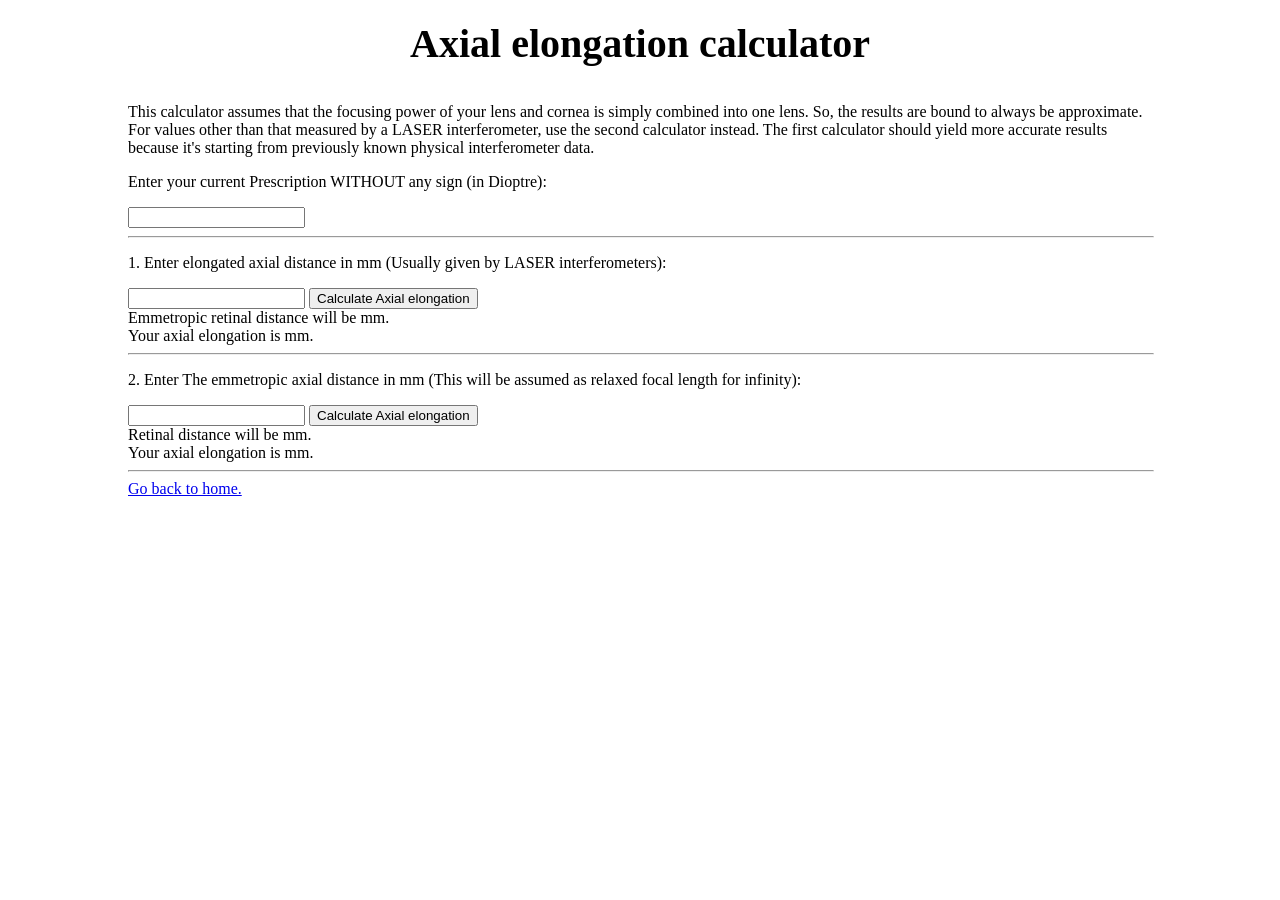
==== calculators/axial.html @ 1f7cbb48 "add initial damage" ====
<!DOCTYPE html>
<html>
    <head>
        
        <meta charset="utf-8">
        <meta name="viewport" content="width=device-width">

        <link rel="icon" href="../images/Schematic_diagram_of_the_human_eye_en.svg.png">
        <link rel="stylesheet" href="../styles/style.css">
        <title>Axial elongation Calc</title>


    </head>
    <body>

        <!-- FOCUSING DISTANCE CALCULATOR
        <h1>Displays a Number Field</h1>

        <label for="quantity">Test Quantity (between 1 and 5):</label>
        <input type="number" id="quantity" name="quantity" min="1" max="5">
        <input type="submit">
        -->

        <!-- FOCUSING DISTANCE CALCULATOR-->

        <h1>Axial elongation calculator</h1>
        
        <p>
            This calculator assumes that the focusing power of your lens and cornea is simply combined into one lens.
            So, the results are bound to always be approximate.
            <br>
            For values other than that measured by a LASER interferometer, use the second calculator instead.
            The first calculator should yield more accurate results
            because it's starting from previously known physical interferometer data.
        </p>
        
        <p>Enter your current Prescription WITHOUT any sign (in Dioptre):</p>

        <input type="text" class="input" id="p_input">

        <hr>

        <p>1. Enter elongated axial distance in mm (Usually given by LASER interferometers):</p>
        <input type="text" class="input" id="L_input">

        <input type="button" class="button" value="Calculate Axial elongation" onclick="calc_LASER()">
        <br>
        Emmetropic retinal distance will be <span id="orig_retina"></span> mm.
        <br>
        Your axial elongation is <span id="e_diff_retina"></span> mm.

        <hr>
        <p>2. Enter The emmetropic axial distance in mm (This will be assumed as relaxed focal length for infinity):</p>
        <input type="text" class="input" id="f_input">

        <input type="button" class="button" value="Calculate Axial elongation" onclick="calc_axial()">
        <br>
        Retinal distance will be <span id="dist_retina"></span> mm.
        <br>
        Your axial elongation is <span id="diff_retina"></span> mm.
        

        
        

        <script>
            function calc_axial() {
                var input_power = parseFloat(document.getElementById("p_input").value);
                var input_u = 1000 / input_power; // converts power to image distance in mm
                var input_f = parseFloat(document.getElementById("f_input").value); // in mm
                
                var retina_dist = input_f * input_u / (input_u - input_f);
                
                var retina_diff = retina_dist - input_f;

                document.getElementById("dist_retina").innerHTML = retina_dist.toFixed(3);
                document.getElementById("diff_retina").innerHTML = retina_diff.toFixed(3);


            }

            function calc_LASER() {
                var input_power = parseFloat(document.getElementById("p_input").value);
                var input_u = 1000 / input_power; // converts power to image distance in mm
                var input_v = parseFloat(document.getElementById("L_input").value); // in mm
                
                var retina = input_v * input_u / (input_v + input_u);
                
                var retina_diff = input_v - retina;

                document.getElementById("orig_retina").innerHTML = retina.toFixed(3);
                document.getElementById("e_diff_retina").innerHTML = retina_diff.toFixed(3);
            }
        </script>


       


        <hr>
        <a href="../index.html">Go back to home.</a>
    </body>
</html>
---- styles/style.css ----
body {
  width: 80%;
  margin: 0 auto;
  bgcolor:#fff;
  align: center;
  padding-bottom: 10px;
}

h1 {
  font-size: 40px;
  text-align: center;
  margin: 0;
  padding: 20px 0;
}

p, li {
  font-size: 16px;
}

hr {
  width: 100%;
  align: center;
  size: 2;
}
img {
  display: block;
  margin: 0 auto;
}
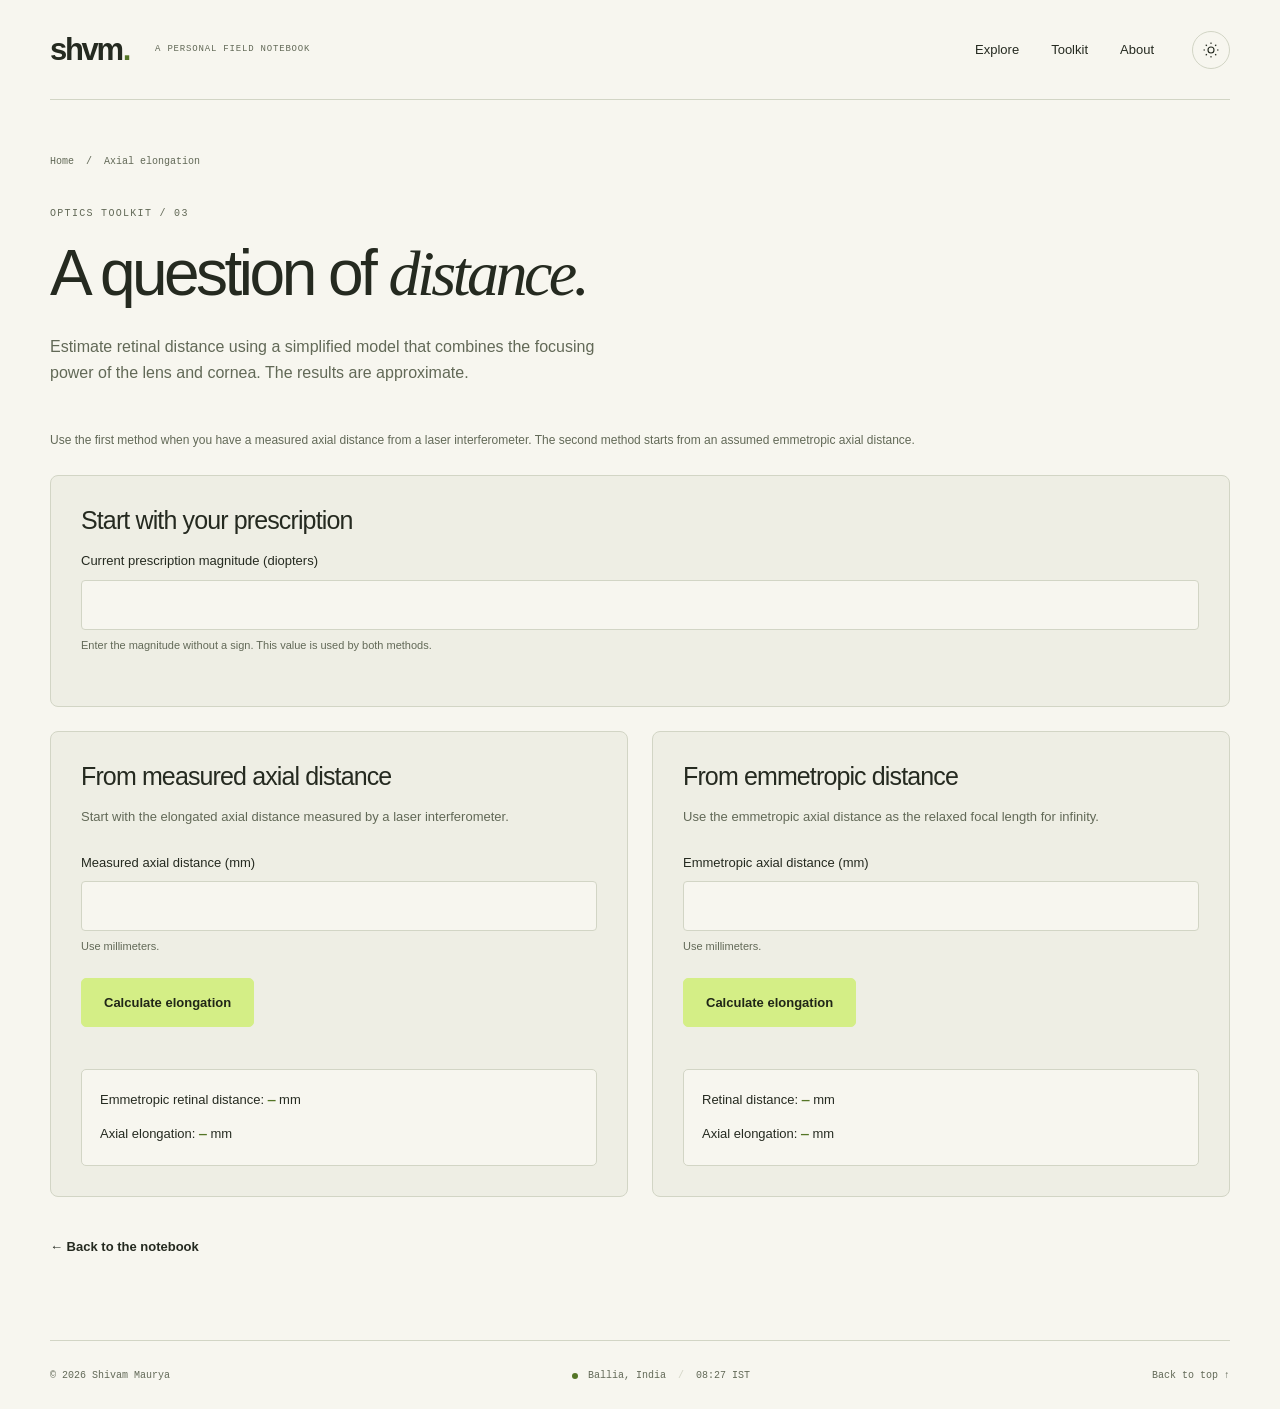
==== commit 56a75e33: "Redesign personal website as a responsive field notebook" ====
--- a/calculators/axial.html
+++ b/calculators/axial.html
@@ -1,69 +1,46 @@
 <!DOCTYPE html>
-<html>
-    <head>
-        
-        <meta charset="utf-8">
-        <meta name="viewport" content="width=device-width">
-
-        <link rel="icon" href="../images/Schematic_diagram_of_the_human_eye_en.svg.png">
-        <link rel="stylesheet" href="../styles/style.css">
-        <title>Axial elongation Calc</title>
-
-
-    </head>
-    <body>
-
-        <!-- FOCUSING DISTANCE CALCULATOR
-        <h1>Displays a Number Field</h1>
-
-        <label for="quantity">Test Quantity (between 1 and 5):</label>
-        <input type="number" id="quantity" name="quantity" min="1" max="5">
-        <input type="submit">
-        -->
-
-        <!-- FOCUSING DISTANCE CALCULATOR-->
-
-        <h1>Axial elongation calculator</h1>
-        
-        <p>
-            This calculator assumes that the focusing power of your lens and cornea is simply combined into one lens.
-            So, the results are bound to always be approximate.
-            <br>
-            For values other than that measured by a LASER interferometer, use the second calculator instead.
-            The first calculator should yield more accurate results
-            because it's starting from previously known physical interferometer data.
-        </p>
-        
-        <p>Enter your current Prescription WITHOUT any sign (in Dioptre):</p>
-
-        <input type="text" class="input" id="p_input">
-
-        <hr>
-
-        <p>1. Enter elongated axial distance in mm (Usually given by LASER interferometers):</p>
-        <input type="text" class="input" id="L_input">
-
-        <input type="button" class="button" value="Calculate Axial elongation" onclick="calc_LASER()">
-        <br>
-        Emmetropic retinal distance will be <span id="orig_retina"></span> mm.
-        <br>
-        Your axial elongation is <span id="e_diff_retina"></span> mm.
-
-        <hr>
-        <p>2. Enter The emmetropic axial distance in mm (This will be assumed as relaxed focal length for infinity):</p>
-        <input type="text" class="input" id="f_input">
-
-        <input type="button" class="button" value="Calculate Axial elongation" onclick="calc_axial()">
-        <br>
-        Retinal distance will be <span id="dist_retina"></span> mm.
-        <br>
-        Your axial elongation is <span id="diff_retina"></span> mm.
-        
-
-        
-        
-
-        <script>
+<html lang="en">
+<head>
+  <meta charset="utf-8">
+  <meta name="viewport" content="width=device-width, initial-scale=1">
+  <meta name="description" content="Estimate retinal distance using a simplified model that combines the focusing power of the lens and cornea. The results are approximate.">
+  <meta name="theme-color" content="#151714">
+  <title>Axial elongation — Shivam Maurya</title>
+  <link rel="icon" href="../images/mark.svg" type="image/svg+xml">
+  <link rel="stylesheet" href="../styles/style.css">
+  <script src="../scripts/theme.js"></script>
+  <script src="../scripts/site.js" defer></script>
+</head>
+<body class="">
+  <a class="skip-link" href="#main">Skip to content</a>
+  <div class="reading-progress" aria-hidden="true"></div>
+  <header class="site-header wrap">
+    <a class="wordmark" href="../index.html" aria-label="Shivam Maurya home">shvm<span class="brand-dot">.</span><span class="wordmark-caption">A PERSONAL FIELD NOTEBOOK</span></a>
+    <nav class="main-nav" aria-label="Main navigation"><a href="../index.html#explore">Explore</a><a href="../index.html#toolkit">Toolkit</a><a href="../index.html#about">About</a></nav>
+    <button class="theme-toggle" type="button" aria-label="Switch to light theme" title="Switch color theme" hidden><svg viewBox="0 0 24 24" fill="none" stroke="currentColor" stroke-width="1.5" aria-hidden="true"><circle cx="12" cy="12" r="4"/><path d="M12 2v2m0 16v2M2 12h2m16 0h2M5 5l1.5 1.5m11 11L19 19M5 19l1.5-1.5m11-11L19 5"/></svg></button>
+  </header>
+  <main id="main" class="page-main wrap">
+    <nav class="breadcrumb" aria-label="Breadcrumb"><a href="../index.html">Home</a><span aria-hidden="true">/</span><span aria-current="page">Axial elongation</span></nav>
+    <div class="page-intro"><p class="eyebrow">OPTICS TOOLKIT / 03</p><h1>A question of <em>distance.</em></h1><p>Estimate retinal distance using a simplified model that combines the focusing power of the lens and cornea. The results are approximate.</p></div>
+<noscript><p class="noscript-note">Enable JavaScript to run these calculators.</p></noscript>
+    <p class="calculator-help">Use the first method when you have a measured axial distance from a laser interferometer. The second method starts from an assumed emmetropic axial distance.</p>
+    <div class="calculator-layout">
+      <section class="calculator-panel full-width" aria-labelledby="prescription-title"><h2 id="prescription-title">Start with your prescription</h2><div class="field"><label for="p_input">Current prescription magnitude (diopters)</label><input type="number" id="p_input" step="any" required min="0.000001" aria-describedby="p_input_help"><small id="p_input_help">Enter the magnitude without a sign. This value is used by both methods.</small></div></section>
+      <section class="calculator-panel" aria-labelledby="laser-title"><h2 id="laser-title">From measured axial distance</h2><p>Start with the elongated axial distance measured by a laser interferometer.</p>
+        <div class="field"><label for="L_input">Measured axial distance (mm)</label><input type="number" id="L_input" step="any" required min="0.000001" aria-describedby="L_input_help"><small id="L_input_help">Use millimeters.</small></div>
+        <button class="button primary" type="button" data-calculate="calc_LASER" data-inputs="p_input L_input">Calculate elongation</button><p class="form-error" role="alert"></p>
+        <div class="result-box" role="status" aria-live="polite" aria-atomic="true"><p>Emmetropic retinal distance: <span id="orig_retina">—</span> mm</p><p>Axial elongation: <span id="e_diff_retina">—</span> mm</p></div>
+      </section>
+      <section class="calculator-panel" aria-labelledby="assumed-title"><h2 id="assumed-title">From emmetropic distance</h2><p>Use the emmetropic axial distance as the relaxed focal length for infinity.</p>
+        <div class="field"><label for="f_input">Emmetropic axial distance (mm)</label><input type="number" id="f_input" step="any" required min="0.000001" aria-describedby="f_input_help"><small id="f_input_help">Use millimeters.</small></div>
+        <button class="button primary" type="button" data-calculate="calc_axial" data-inputs="p_input f_input">Calculate elongation</button><p class="form-error" role="alert"></p>
+        <div class="result-box" role="status" aria-live="polite" aria-atomic="true"><p>Retinal distance: <span id="dist_retina">—</span> mm</p><p>Axial elongation: <span id="diff_retina">—</span> mm</p></div>
+      </section>
+    </div>
+    <p class="page-return"><a class="text-link" href="../index.html">← Back to the notebook</a></p>
+  </main>
+  <footer class="site-footer wrap"><span>© <span data-year>2026</span> Shivam Maurya</span><span class="location"><span class="status-dot"></span> Ballia, India <span class="footer-clock" data-clock></span></span><a href="#main">Back to top ↑</a></footer>
+<script>
             function calc_axial() {
                 var input_power = parseFloat(document.getElementById("p_input").value);
                 var input_u = 1000 / input_power; // converts power to image distance in mm
@@ -92,12 +69,5 @@
                 document.getElementById("e_diff_retina").innerHTML = retina_diff.toFixed(3);
             }
         </script>
-
-
-       
-
-
-        <hr>
-        <a href="../index.html">Go back to home.</a>
-    </body>
+</body>
 </html>
--- a/styles/style.css
+++ b/styles/style.css
@@ -1,28 +1,276 @@
-body {
-  width: 80%;
-  margin: 0 auto;
-  bgcolor:#fff;
-  align: center;
-  padding-bottom: 10px;
-}
+@layer reset, base, components, pages, enhancements;
 
-h1 {
-  font-size: 40px;
-  text-align: center;
-  margin: 0;
-  padding: 20px 0;
-}
-
-p, li {
-  font-size: 16px;
-}
-
-hr {
-  width: 100%;
-  align: center;
-  size: 2;
-}
-img {
-  display: block;
-  margin: 0 auto;
-}
+@layer reset {
+  *, *::before, *::after { box-sizing: border-box; }
+  body, h1, h2, h3, p, figure { margin: 0; }
+  button, input, select, textarea { font: inherit; }
+  img, svg { max-width: 100%; }
+  button, a, input, summary { -webkit-tap-highlight-color: transparent; }
+  [hidden] { display: none !important; }
+}
+@layer base {
+  :root {
+    color-scheme: dark;
+    --bg: #151714; --surface: #1e211d; --surface-raised: #272b24;
+    --text: #f0f0e6; --muted: #a3aa9a; --line: #363c31;
+    --accent: #d4ee86; --accent-ink: #202617; --warm: #e4c8a9;
+    --mono: "Cascadia Code", "SFMono-Regular", Consolas, monospace;
+    --sans: "Segoe UI", -apple-system, BlinkMacSystemFont, sans-serif;
+    --serif: "Iowan Old Style", "Palatino Linotype", "Book Antiqua", Georgia, serif;
+  }
+  :root[data-theme="light"] {
+    color-scheme: light;
+    --bg: #f7f6ef; --surface: #eeeee4; --surface-raised: #e5e7da;
+    --text: #252a20; --muted: #626957; --line: #d2d5c5; --warm: #9a6944;
+  }
+  html { scroll-behavior: smooth; scroll-padding-top: 2rem; }
+  body { background: var(--bg); color: var(--text); font: 16px/1.65 var(--sans); min-width: 280px; }
+  ::selection { background: var(--accent); color: var(--accent-ink); }
+  a { color: inherit; text-underline-offset: .25em; }
+  button { cursor: pointer; }
+  a, button, summary, input { touch-action: manipulation; }
+  :focus-visible { outline: 2px solid var(--accent); outline-offset: 5px; }
+  :root[data-theme="light"] :focus-visible { outline-color: #547526; }
+  h1, h2, h3 { line-height: 1.12; font-weight: 500; }
+  h1, h2 { letter-spacing: -.055em; }
+  em { font-family: var(--serif); font-weight: 400; }
+  pre { font: .9rem/1.8 var(--mono); white-space: pre-wrap; overflow-wrap: anywhere; }
+  hr { border: 0; border-top: 1px solid var(--line); margin: 2rem 0; }
+}
+@layer components {
+  .wrap { width: min(1180px, calc(100% - 96px)); margin-inline: auto; }
+  .eyebrow { font: 10px/1.6 var(--mono); letter-spacing: .13em; }
+  .skip-link { position: fixed; top: 12px; left: 12px; padding: 12px 20px; background: var(--accent); color: var(--accent-ink); z-index: 20; transform: translateY(-200%); }
+  .skip-link:focus { transform: translateY(0); }
+  .site-header { display: flex; align-items: center; min-height: 100px; border-bottom: 1px solid var(--line); gap: 38px; }
+  .wordmark { display: flex; gap: 24px; align-items: center; text-decoration: none; font-size: 31px; font-weight: 700; letter-spacing: -.075em; }
+  .brand-dot { color: var(--accent); margin-left: -23px; }
+  :root[data-theme="light"] .brand-dot { color: #547526; }
+  .wordmark-caption { color: var(--muted); font: 9px/1.6 var(--mono); letter-spacing: .09em; margin-left: 2px; }
+  .main-nav { display: flex; margin-left: auto; gap: 32px; font-size: 13px; }
+  .main-nav a { text-decoration: none; padding-block: 12px; }
+  .main-nav a:hover, .text-link:hover, .site-footer a:hover { color: var(--accent); }
+  :root[data-theme="light"] .main-nav a:hover, :root[data-theme="light"] .text-link:hover, :root[data-theme="light"] .site-footer a:hover { color: #547526; }
+  .theme-toggle { width: 38px; height: 38px; display: grid; place-items: center; border: 1px solid var(--line); border-radius: 50%; background: transparent; color: var(--text); flex-shrink: 0; }
+  .theme-toggle svg { width: 18px; height: 18px; }
+  .theme-toggle:hover { background: var(--surface-raised); }
+  .status-dot { width: 6px; height: 6px; background: var(--accent); display: inline-block; border-radius: 50%; margin-right: 10px; flex-shrink: 0; }
+  :root[data-theme="light"] .status-dot { background: #547526; }
+  .button { display: inline-flex; align-items: center; justify-content: space-between; gap: 40px; padding: 13px 22px; font-size: 13px; font-weight: 600; text-decoration: none; border: 1px solid var(--line); border-radius: 5px; transition: transform .2s, background .2s; }
+  .button.primary { background: var(--accent); color: var(--accent-ink); border-color: var(--accent); }
+  .button:hover { transform: translateY(-3px); }
+  .button span { font-size: 20px; }
+  .section { padding-block: 88px; }
+  .section-heading { display: flex; justify-content: space-between; align-items: end; gap: 32px; margin-bottom: 36px; }
+  .section-heading .eyebrow { color: var(--muted); margin-bottom: 16px; }
+  .section-heading h2 { font-size: clamp(32px, 3.8vw, 48px); }
+  .section-heading > p { color: var(--muted); font-size: 13px; padding-bottom: 3px; }
+  .card-arrow { font: 23px/1 var(--sans); transition: transform .2s; }
+  .card-foot { display: flex; justify-content: space-between; align-items: center; font-size: 12px; padding-top: 16px; border-top: 1px solid var(--line); }
+  .text-link { font-size: 13px; font-weight: 600; text-decoration: none; display: inline-flex; gap: 20px; }
+  .site-footer { border-top: 1px solid var(--line); display: flex; align-items: center; justify-content: space-between; gap: 20px; padding-block: 26px; color: var(--muted); font: 10px/1.8 var(--mono); }
+  .site-footer a { text-decoration: none; }
+  .location { display: flex; align-items: center; }
+  .footer-clock:not(:empty)::before { content: "/"; margin-inline: 12px; color: var(--line); }
+  .reading-progress { position: fixed; top: 0; left: 0; width: 100%; height: 2px; transform: scaleX(0); transform-origin: left; background: var(--accent); z-index: 10; }
+  .tool-grid { display: grid; grid-template-columns: 1fr 1fr; border-top: 1px solid var(--line); border-left: 1px solid var(--line); }
+  .tool-card { display: flex; gap: 22px; align-items: center; padding: 30px; text-decoration: none; border-right: 1px solid var(--line); border-bottom: 1px solid var(--line); container-type: inline-size; transition: background .2s; }
+  .tool-card:hover { background: var(--surface); }
+  .tool-icon { font: 36px/1 var(--serif); color: var(--accent); min-width: 38px; }
+  :root[data-theme="light"] .tool-icon { color: #547526; }
+  .tool-card .eyebrow { font-size: 9px; color: var(--muted); }
+  .tool-card h3 { font-size: 18px; margin-block: 6px 9px; }
+  .tool-card p { font-size: 12px; line-height: 1.6; color: var(--muted); max-width: 32ch; }
+  .tool-arrow { font-size: 22px; align-self: start; margin-left: auto; }
+}
+@layer pages {
+  .hero { display: grid; grid-template-columns: 1.45fr 1fr; align-items: center; gap: 24px; padding-block: 80px 85px; }
+  .hero .eyebrow { color: var(--muted); margin-bottom: 28px; }
+  .hero h1 { font-size: clamp(42px, 5.7vw, 74px); line-height: 1.08; }
+  .hero h1 em { color: var(--accent); }
+  :root[data-theme="light"] .hero h1 em { color: #547526; }
+  .hero-description { font-size: 15px; color: var(--muted); margin-block: 25px 28px; }
+  .hero-aside { display: block; margin-top: 16px; color: var(--muted); font: 9px/1.5 var(--mono); }
+  .orbit-art { align-self: stretch; display: flex; flex-direction: column; justify-content: center; color: var(--accent); }
+  :root[data-theme="light"] .orbit-art { color: #547526; }
+  .art-index, .art-note { color: var(--muted); font: 8px/1.5 var(--mono); letter-spacing: .08em; }
+  .art-index { align-self: flex-end; }
+  .art-note { align-self: center; margin-top: -8px; }
+  .orbit-drawing { width: 100%; }
+  .orbit-core { fill: currentColor; }
+  .interest-strip { border-block: 1px solid var(--line); }
+  .interest-strip .wrap { display: flex; flex-wrap: wrap; gap: 20px; align-items: center; justify-content: space-between; padding-block: 20px; font-size: 12px; }
+  .interest-strip .eyebrow { font-size: 9px; color: var(--muted); }
+  .strip-star { font-size: 17px; color: var(--accent); }
+  :root[data-theme="light"] .strip-star { color: #547526; }
+  .collection-grid { display: grid; grid-template-columns: 1fr 1fr; gap: 18px; }
+  .collection-card { display: flex; flex-direction: column; padding: 30px; background: var(--surface); border: 1px solid var(--line); border-radius: 8px; text-decoration: none; transition: transform .25s, border-color .25s; }
+  .collection-card:hover { transform: translateY(-5px); border-color: var(--muted); }
+  .collection-card:hover .card-arrow { transform: translate(3px, -3px); }
+  .card-top { display: flex; align-items: center; justify-content: space-between; gap: 16px; }
+  .card-top .eyebrow { font-size: 9px; }
+  .collection-card h3 { font-size: 27px; letter-spacing: -.035em; margin-bottom: 12px; }
+  .collection-card p { font-size: 13px; color: var(--muted); max-width: 45ch; }
+  .collection-card .card-foot { margin-top: auto; padding-top: 18px; }
+  .collection-card > div:nth-last-of-type(1) { margin-bottom: 28px; }
+  .research-card { background: var(--accent); color: var(--accent-ink); border-color: var(--accent); }
+  .research-card p { color: #4b5538; }
+  .research-card .card-foot { border-color: #a8be69; }
+  .eye-drawing { height: 180px; width: 100%; margin-block: 10px 20px; }
+  .work-art { height: 180px; position: relative; margin-block: 10px 20px; width: 260px; max-width: 100%; align-self: center; }
+  .work-square { width: 82px; height: 82px; border: 1px solid var(--warm); position: absolute; left: 44px; top: 34px; transform: rotate(-12deg); }
+  .work-circle { width: 98px; height: 98px; border: 1px solid var(--warm); border-radius: 50%; position: absolute; left: 108px; top: 39px; background: var(--surface); }
+  .work-cross { color: var(--warm); position: absolute; left: 165px; top: 10px; font: 100px/1 var(--serif); }
+  .work-caption { position: absolute; bottom: 4px; left: 40px; color: var(--muted); font: 8px/1 var(--mono); letter-spacing: .1em; }
+  .note-card, .technical-card { min-height: 292px; }
+  .note-glyph { display: block; height: 70px; color: var(--warm); font: 110px/1.2 var(--serif); }
+  .formula-glyph { display: block; height: 70px; padding-top: 15px; color: var(--muted); font: italic 28px/1 var(--serif); }
+  .formula-glyph sup { font-size: 15px; }
+  .toolkit-section { padding-top: 8px; }
+  .about-section { border-block: 1px solid var(--line); background: var(--surface); padding-block: 72px; }
+  .about-grid { display: grid; grid-template-columns: 1fr 1fr; gap: 64px; }
+  .about-grid .eyebrow { color: var(--muted); margin-bottom: 22px; }
+  .about-grid h2 { font-size: clamp(32px, 3.7vw, 48px); }
+  .about-grid h2 em { color: var(--muted); }
+  .about-copy { padding-top: 35px; }
+  .about-copy p { color: var(--muted); font-size: 14px; margin-bottom: 18px; }
+  .about-copy p:first-child { color: var(--text); font-size: 17px; }
+  .about-copy .text-link { margin-top: 10px; }
+  .contact-section { padding-block: 64px; }
+  .contact-section .eyebrow { color: var(--muted); margin-bottom: 15px; }
+  .contact-row { display: flex; align-items: center; justify-content: space-between; gap: 32px; }
+  .contact-row h2 { font-size: clamp(36px, 4.5vw, 60px); }
+  .social-links { display: flex; gap: 10px; flex-wrap: wrap; }
+  .social-links a { font-size: 12px; text-decoration: none; padding: 12px 18px; border: 1px solid var(--line); border-radius: 4px; }
+  .social-links a:hover { background: var(--surface-raised); }
+  .social-links span { padding-left: 14px; }
+  .page-main { min-height: 65vh; padding-block: 54px 80px; }
+  .breadcrumb { font: 10px/1.6 var(--mono); color: var(--muted); margin-bottom: 36px; display: flex; gap: 12px; flex-wrap: wrap; }
+  .breadcrumb a { text-decoration: none; }
+  .page-intro { max-width: 760px; margin-bottom: 45px; }
+  .page-intro .eyebrow { color: var(--muted); margin-bottom: 16px; }
+  .page-intro h1 { font-size: clamp(38px, 5.4vw, 64px); margin-bottom: 24px; text-wrap: balance; }
+  .page-intro > p:last-child { color: var(--muted); font-size: 16px; max-width: 65ch; }
+  .note-list { border-top: 1px solid var(--line); }
+  .note-list details { border-bottom: 1px solid var(--line); }
+  .note-list summary { display: flex; justify-content: space-between; align-items: center; gap: 24px; list-style: none; padding: 24px 8px; cursor: pointer; font-size: 17px; }
+  .note-list summary::-webkit-details-marker { display: none; }
+  .note-list summary::after { content: "+"; color: var(--muted); font: 24px/1 var(--mono); flex-shrink: 0; }
+  .note-list details[open] summary::after { content: "−"; }
+  .note-list summary:hover { color: var(--warm); }
+  .note-body { padding: 0 24px 30px; color: var(--muted); max-width: 900px; }
+  .note-body pre { font-family: var(--sans); font-size: 14px; line-height: 1.9; }
+  .technical-notes .note-body pre { font-family: var(--mono); }
+  .note-body p { font-size: 15px; }
+  .page-return { margin-top: 36px; }
+  .feature-panel { display: grid; grid-template-columns: 280px 1fr; align-items: center; border: 1px solid var(--line); border-radius: 8px; overflow: hidden; }
+  .feature-image { background: var(--surface); padding: 38px; display: grid; place-items: center; }
+  .feature-image img { width: 190px; height: 190px; object-fit: contain; }
+  .feature-copy { padding: 36px; }
+  .feature-copy h2 { font-size: 32px; margin-block: 14px 20px; }
+  .feature-copy p { color: var(--muted); font-size: 14px; margin-bottom: 24px; }
+  .resource-panel { padding: 36px; border: 1px solid var(--line); border-radius: 8px; background: var(--surface); margin-bottom: 40px; }
+  .resource-panel h2 { font-size: 28px; margin-bottom: 16px; }
+  .resource-panel p { color: var(--muted); max-width: 65ch; margin-bottom: 24px; }
+  .calculator-layout { display: grid; grid-template-columns: repeat(2, minmax(0, 1fr)); gap: 24px; align-items: start; }
+  .calculator-panel { border: 1px solid var(--line); background: var(--surface); border-radius: 8px; padding: 30px; }
+  .calculator-panel h2 { font-size: 25px; margin-bottom: 16px; letter-spacing: -.035em; }
+  .calculator-panel h3 { font-size: 17px; margin-block: 28px 14px; }
+  .calculator-panel > p { color: var(--muted); font-size: 13px; margin-bottom: 24px; }
+  .field { margin-bottom: 22px; }
+  .field label { display: block; font-size: 13px; margin-bottom: 8px; }
+  .field small { display: block; font-size: 11px; color: var(--muted); margin-top: 6px; }
+  .field input { width: 100%; background: var(--bg); border: 1px solid var(--line); border-radius: 4px; padding: 11px 14px; color: var(--text); font-family: var(--mono); }
+  .calculator-panel .button { margin-block: 0 18px; }
+  .result-box { padding: 18px; border: 1px solid var(--line); background: var(--bg); border-radius: 5px; font-size: 13px; line-height: 1.9; overflow-wrap: anywhere; }
+  .result-box span:not(:empty) { color: var(--accent); font-family: var(--mono); font-weight: 600; }
+  :root[data-theme="light"] .result-box span:not(:empty) { color: #547526; }
+  .result-box p + p { margin-top: 8px; }
+  .calculator-help { font-size: 12px; color: var(--muted); margin-bottom: 24px; }
+  .full-width { grid-column: 1 / -1; }
+  .form-error { color: var(--warm); font-size: 12px; margin-bottom: 14px; }
+  .noscript-note { margin-bottom: 20px; border: 1px solid var(--line); padding: 16px; }
+  @media (max-width: 1000px) {
+    .wrap { width: calc(100% - 64px); }
+    .wordmark-caption { display: none; }
+    .hero { grid-template-columns: 1.55fr 1fr; padding-block: 64px; }
+    .hero h1 { font-size: clamp(42px, 6vw, 60px); }
+    .hero-description { font-size: 14px; }
+    .interest-strip .wrap { gap: 16px; }
+    .interest-strip .eyebrow { width: 100%; }
+    .collection-card h3 { font-size: 24px; }
+    .about-grid { gap: 40px; }
+  }
+  @media (max-width: 700px) {
+    .wrap { width: calc(100% - 40px); }
+    .site-header { min-height: 80px; gap: 18px; }
+    .main-nav { gap: 18px; font-size: 12px; }
+    .wordmark { font-size: 28px; }
+    .theme-toggle { width: 32px; height: 32px; }
+    .hero { grid-template-columns: 1fr; padding-block: 52px 36px; gap: 24px; }
+    .hero h1 { font-size: clamp(42px, 8.9vw, 62px); }
+    .hero .eyebrow { font-size: 9px; }
+    .orbit-art { width: 300px; max-width: 100%; margin-inline: auto; }
+    .orbit-drawing { height: 250px; }
+    .art-index { align-self: center; }
+    .art-note { margin-top: 0; }
+    .interest-strip .wrap { justify-content: flex-start; column-gap: 12px; row-gap: 8px; font-size: 11px; }
+    .interest-strip .strip-star:last-of-type { display: none; }
+    .section { padding-block: 54px; }
+    .section-heading { align-items: start; flex-direction: column; gap: 16px; margin-bottom: 26px; }
+    .section-heading > p br { display: none; }
+    .collection-grid, .tool-grid, .about-grid, .calculator-layout { grid-template-columns: 1fr; }
+    .collection-card { padding: 24px; }
+    .eye-drawing { height: 155px; }
+    .work-art { height: 150px; }
+    .note-card, .technical-card { min-height: 270px; }
+    .toolkit-section { padding-top: 0; }
+    .tool-card { padding: 25px 22px; }
+    .about-section { padding-block: 48px; }
+    .about-grid { gap: 24px; }
+    .about-copy { padding-top: 0; }
+    .contact-section { padding-block: 48px; }
+    .contact-row { align-items: start; flex-direction: column; gap: 22px; }
+    .social-links a { padding: 10px 12px; }
+    .social-links span { padding-left: 8px; }
+    .site-footer { flex-wrap: wrap; gap: 14px; }
+    .site-footer .location { order: 3; width: 100%; }
+    .page-main { padding-block: 32px 48px; }
+    .breadcrumb { margin-bottom: 28px; }
+    .page-intro { margin-bottom: 32px; }
+    .page-intro > p:last-child { font-size: 14px; }
+    .note-list summary { font-size: 15px; }
+    .note-body { padding-inline: 8px; }
+    .feature-panel { grid-template-columns: 1fr; }
+    .feature-copy, .resource-panel { padding: 24px; }
+    .calculator-panel { padding: 24px; }
+  }
+  @media (max-width: 370px) {
+    .site-header { gap: 10px; }
+    .main-nav { gap: 12px; }
+    .hero h1 { font-size: 38px; }
+    .footer-clock:not(:empty)::before { margin-inline: 8px; }
+  }
+}
+@layer enhancements {
+  @view-transition { navigation: auto; }
+  @supports (background: color-mix(in oklab, white, black)) {
+    .collection-card:hover { border-color: color-mix(in oklab, var(--accent) 45%, var(--line)); }
+    .theme-toggle:hover { background: color-mix(in oklab, var(--accent) 8%, var(--bg)); }
+  }
+  @container (max-width: 270px) { .tool-card p { font-size: 11px; } }
+  @supports (animation-timeline: scroll()) {
+    .reading-progress { animation: page-progress linear both; animation-timeline: scroll(root); }
+    @keyframes page-progress { to { transform: scaleX(1); } }
+  }
+  @media (prefers-reduced-motion: no-preference) {
+    .hero-copy { animation: enter .7s ease-out both; }
+    .orbit-art { animation: enter 1s ease-out both; }
+    @keyframes enter { from { opacity: 0; transform: translateY(14px); } to { opacity: 1; transform: translateY(0); } }
+  }
+  @media (prefers-reduced-motion: reduce) {
+    html { scroll-behavior: auto; }
+    *, *::before, *::after { animation: none !important; transition: none !important; }
+    ::view-transition-group(*) { animation: none !important; }
+  }
+}
